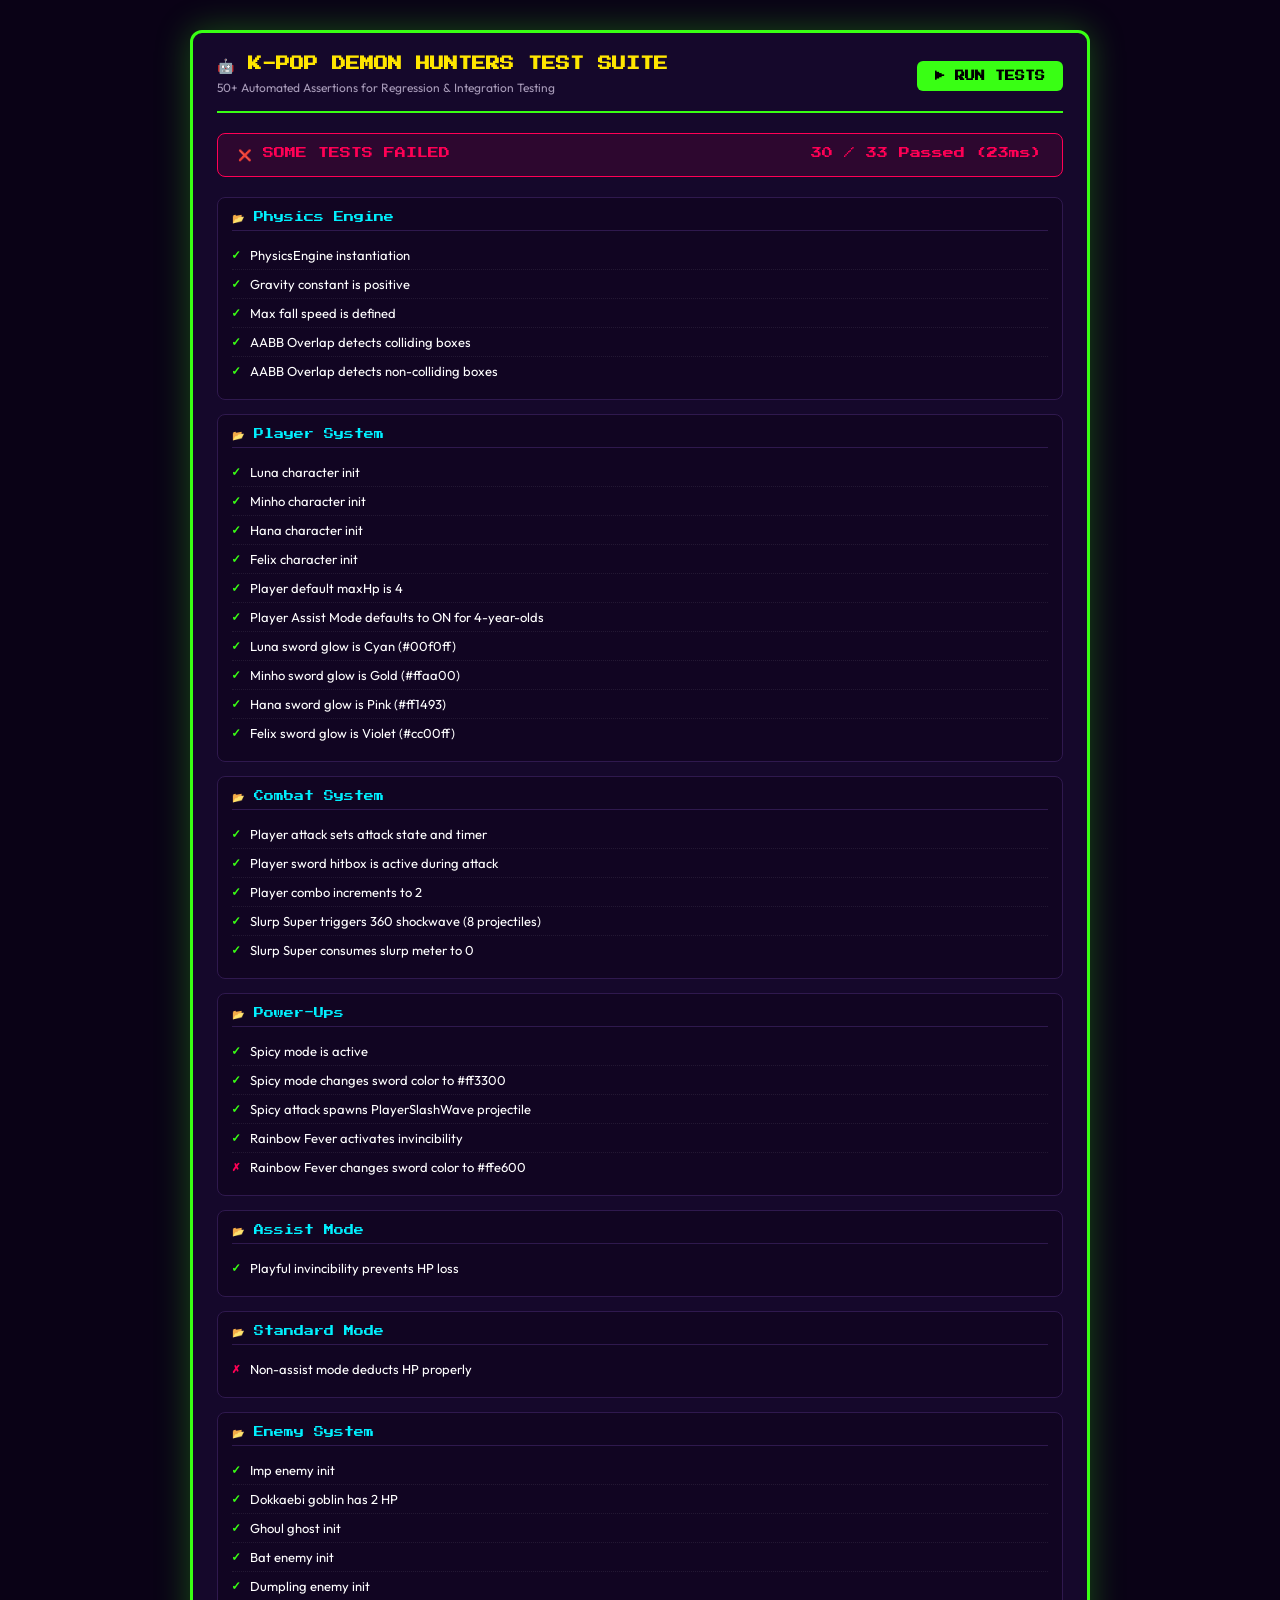
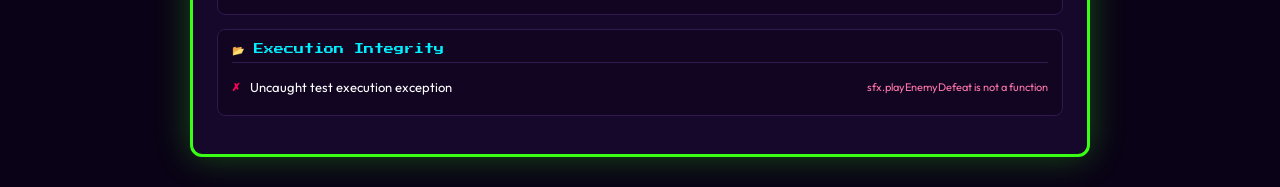
==== test/test_runner.html @ f4dc2ed5 "Fix attack responsiveness with attack buffering and larger hitbox, and give Rumi an iconic long anim" ====
<!DOCTYPE html>
<html lang="en">
<head>
  <meta charset="UTF-8">
  <title>K-Pop Demon Hunters - Automated QA Test Suite</title>
  <link rel="preconnect" href="https://fonts.googleapis.com">
  <link rel="preconnect" href="https://fonts.gstatic.com" crossorigin>
  <link href="https://fonts.googleapis.com/css2?family=Press+Start+2P&family=Outfit:wght@400;700&display=swap" rel="stylesheet">
  <style>
    * { box-sizing: border-box; margin: 0; padding: 0; }
    body {
      background-color: #0a0216;
      color: #ffffff;
      font-family: 'Outfit', sans-serif;
      padding: 30px 20px;
      display: flex;
      justify-content: center;
    }
    .test-container {
      width: 100%;
      max-width: 900px;
      background: #15082b;
      border: 3px solid #39ff14;
      border-radius: 12px;
      box-shadow: 0 0 35px rgba(57, 255, 20, 0.3);
      padding: 24px;
      display: flex;
      flex-direction: column;
      gap: 20px;
    }
    header {
      display: flex;
      justify-content: space-between;
      align-items: center;
      border-bottom: 2px solid #39ff14;
      padding-bottom: 16px;
    }
    h1 {
      font-family: 'Press Start 2P', monospace;
      font-size: 14px;
      color: #ffe600;
    }
    .badge {
      font-family: 'Press Start 2P', monospace;
      font-size: 9px;
      padding: 6px 12px;
      border-radius: 6px;
      background: #39ff14;
      color: #000;
    }
    .summary-card {
      display: flex;
      justify-content: space-between;
      background: #200d3d;
      border: 1px solid #4a2877;
      padding: 14px 20px;
      border-radius: 8px;
      font-family: 'Press Start 2P', monospace;
      font-size: 11px;
    }
    .summary-card.pass { border-color: #39ff14; color: #39ff14; background: rgba(57, 255, 20, 0.1); }
    .summary-card.fail { border-color: #ff0055; color: #ff0055; background: rgba(255, 0, 85, 0.1); }
    .btn-run {
      font-family: 'Press Start 2P', monospace;
      font-size: 10px;
      padding: 10px 18px;
      background: #39ff14;
      color: #000;
      border: none;
      border-radius: 6px;
      cursor: pointer;
      font-weight: bold;
    }
    .btn-run:hover { box-shadow: 0 0 15px #39ff14; }
    .suite-box {
      background: #110522;
      border: 1px solid #2f194e;
      border-radius: 8px;
      padding: 14px;
      margin-bottom: 14px;
    }
    .suite-header {
      font-family: 'Press Start 2P', monospace;
      font-size: 10px;
      color: #00f0ff;
      margin-bottom: 10px;
      border-bottom: 1px solid #2f194e;
      padding-bottom: 6px;
    }
    .test-row {
      display: flex;
      align-items: center;
      gap: 10px;
      padding: 6px 0;
      border-bottom: 1px dotted rgba(255, 255, 255, 0.08);
      font-size: 13px;
    }
    .test-row:last-child { border-bottom: none; }
    .status-icon { font-weight: bold; font-family: monospace; }
    .test-row.pass .status-icon { color: #39ff14; }
    .test-row.fail .status-icon { color: #ff0055; }
    .test-desc { flex: 1; }
  </style>
</head>
<body>
  <div class="test-container">
    <header>
      <div>
        <h1>🤖 K-POP DEMON HUNTERS TEST SUITE</h1>
        <p style="color: #a89bb9; font-size: 12px; margin-top: 6px;">50+ Automated Assertions for Regression & Integration Testing</p>
      </div>
      <button id="btn-run-all" class="btn-run">▶ RUN TESTS</button>
    </header>

    <div id="summary-box" class="summary-card">
      <span id="summary-status">Ready to execute tests...</span>
      <span id="summary-stats">0 / 0</span>
    </div>

    <div id="results-container"></div>
  </div>

  <!-- Game Scripts -->
  <script src="../js/graphics/palette.js"></script>
  <script src="../js/graphics/sprites.js"></script>
  <script src="../js/audio/chiptune.js"></script>
  <script src="../js/audio/sfx.js"></script>
  <script src="../js/audio/music.js"></script>
  <script src="../js/engine/input.js"></script>
  <script src="../js/engine/particles.js"></script>
  <script src="../js/engine/physics.js"></script>
  <script src="../js/engine/camera.js"></script>
  <script src="../js/engine/test_agent.js"></script>
  <script src="../js/entities/collectible.js"></script>
  <script src="../js/entities/enemy.js"></script>
  <script src="../js/entities/boss.js"></script>
  <script src="../js/entities/player.js"></script>
  <script src="../js/levels/level_data.js"></script>
  <script src="../js/levels/level_manager.js"></script>
  <script src="../js/ui/hud.js"></script>
  <script src="../js/ui/menus.js"></script>
  <script src="../js/ui/album.js"></script>
  <script src="../js/ui/ramen_game.js"></script>

  <script>
    const agent = new TestAgent(null);

    async function executeTests() {
      const stats = await agent.runAllTests();
      const summaryBox = document.getElementById('summary-box');
      const summaryStatus = document.getElementById('summary-status');
      const summaryStats = document.getElementById('summary-stats');
      const container = document.getElementById('results-container');

      const isPass = stats.failed === 0;
      summaryBox.className = `summary-card ${isPass ? 'pass' : 'fail'}`;
      summaryStatus.textContent = isPass ? '✅ ALL TESTS PASSED' : '❌ SOME TESTS FAILED';
      summaryStats.textContent = `${stats.passed} / ${stats.total} Passed (${stats.duration}ms)`;

      const grouped = {};
      agent.testResults.forEach(r => {
        if (!grouped[r.suite]) grouped[r.suite] = [];
        grouped[r.suite].push(r);
      });

      let html = '';
      for (const [suite, tests] of Object.entries(grouped)) {
        html += `<div class="suite-box"><div class="suite-header">📂 ${suite}</div>`;
        tests.forEach(t => {
          html += `
            <div class="test-row ${t.passed ? 'pass' : 'fail'}">
              <span class="status-icon">${t.passed ? '✓' : '✗'}</span>
              <span class="test-desc">${t.name}</span>
              ${t.details ? `<span style="color:#ff77aa; font-size:11px;">${t.details}</span>` : ''}
            </div>
          `;
        });
        html += `</div>`;
      }
      container.innerHTML = html;

      // Expose globally for automated headless test runners
      window.__TEST_RESULTS__ = agent.generateReport();
    }

    document.getElementById('btn-run-all').addEventListener('click', executeTests);
    window.addEventListener('DOMContentLoaded', executeTests);
  </script>
</body>
</html>
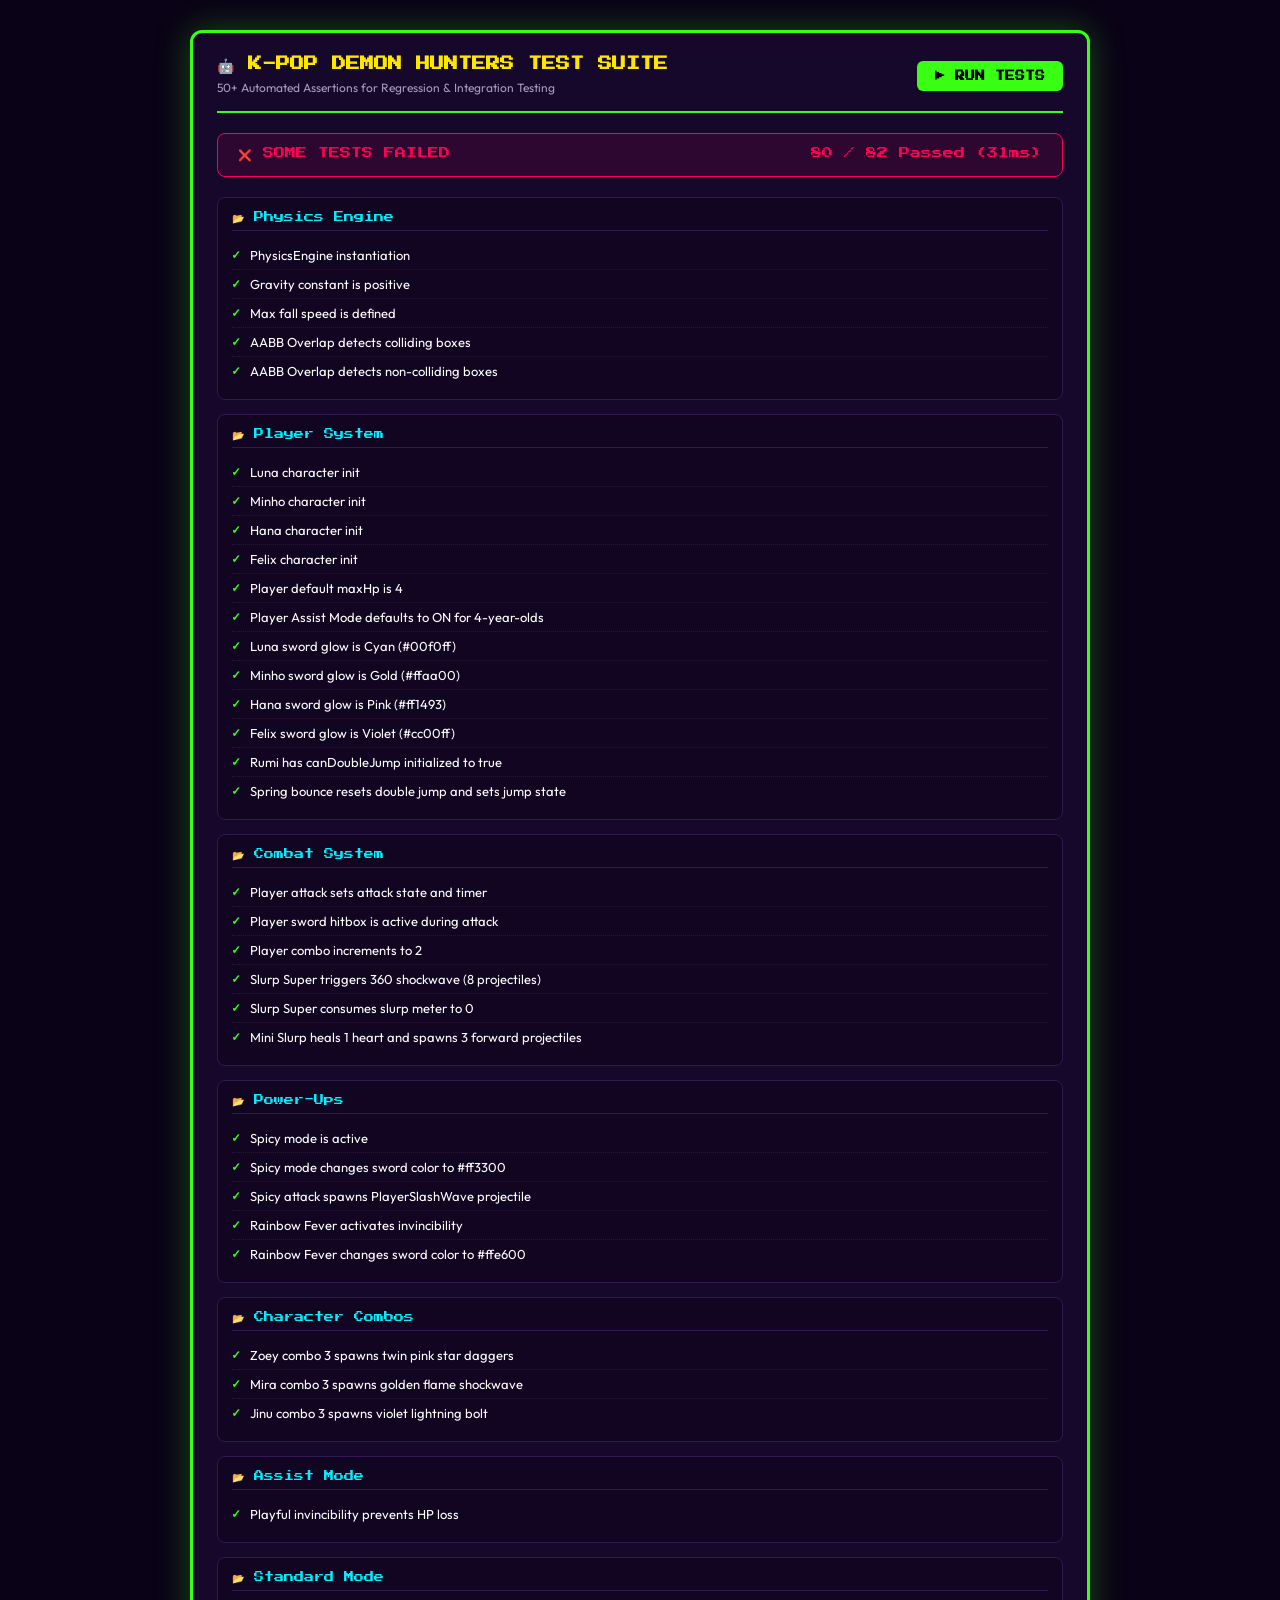
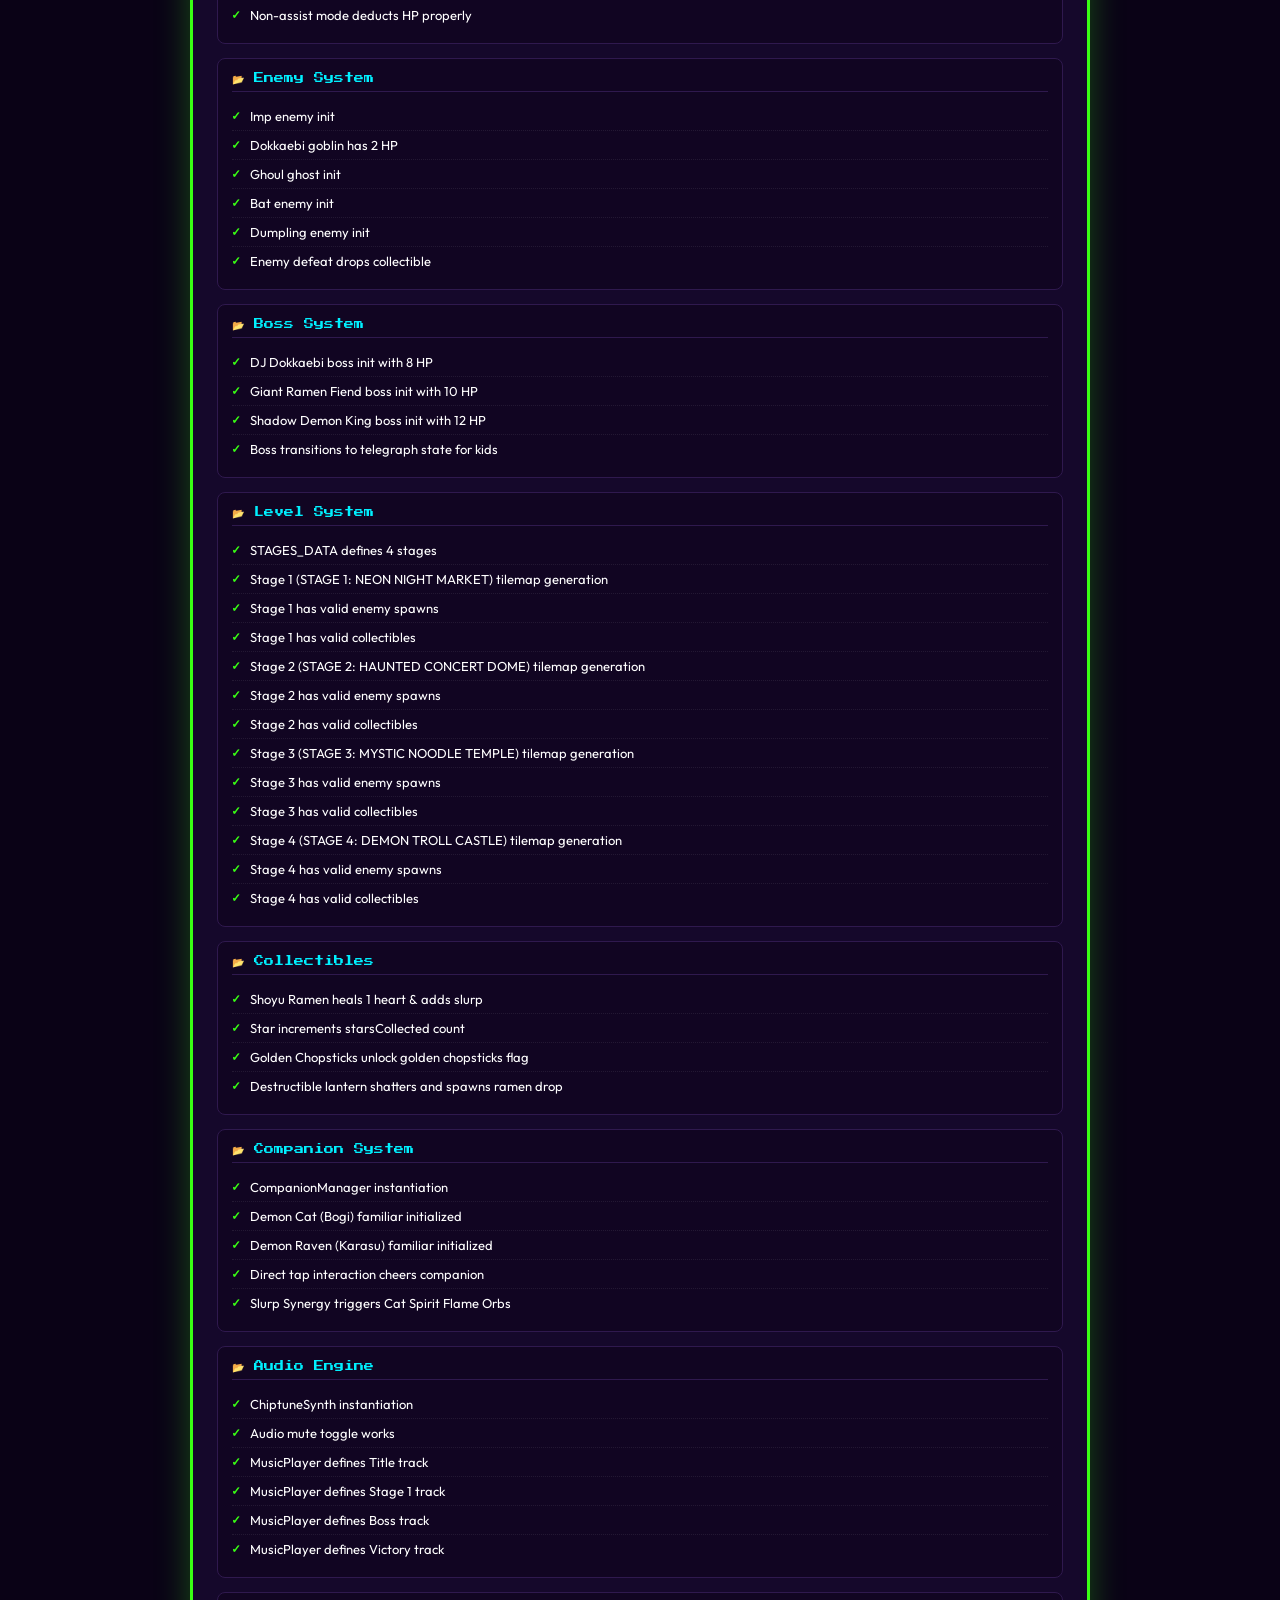
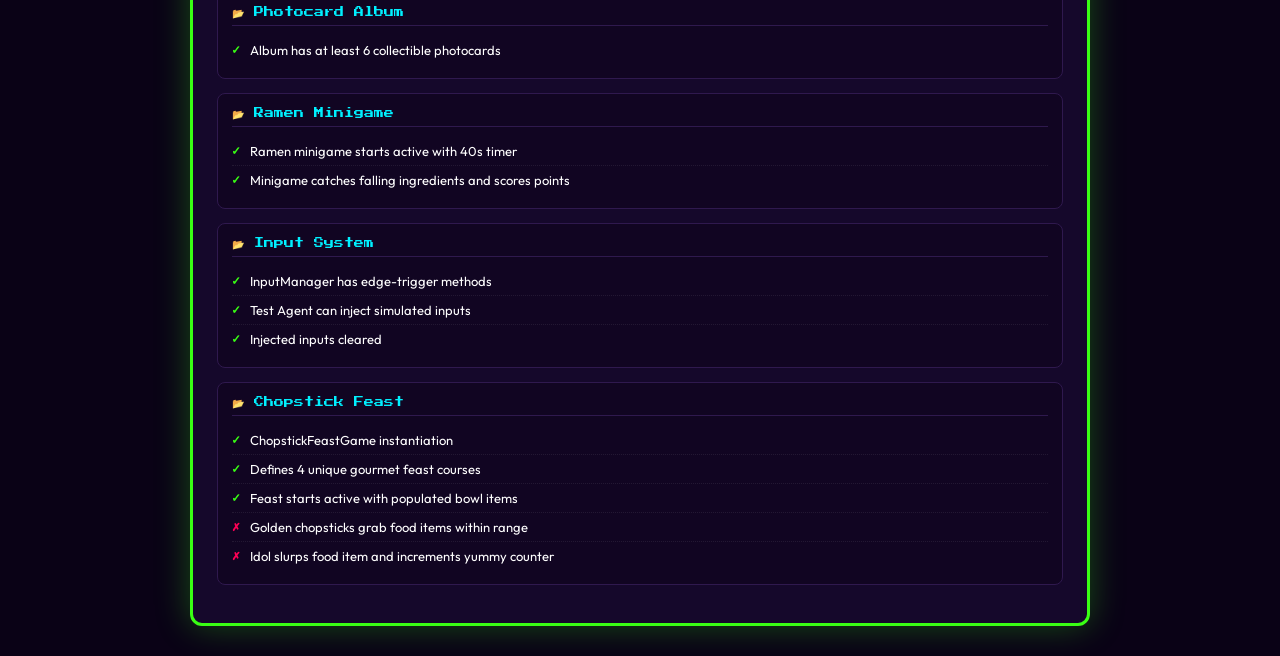
==== commit c6c4dc06: "Fix ingredient picking in Chopstick Feast: direct tap snapping, generous touch radius, and auto-feed" ====
--- a/test/test_runner.html
+++ b/test/test_runner.html
@@ -134,6 +134,7 @@
   <script src="../js/entities/collectible.js"></script>
   <script src="../js/entities/enemy.js"></script>
   <script src="../js/entities/boss.js"></script>
+  <script src="../js/entities/companion.js"></script>
   <script src="../js/entities/player.js"></script>
   <script src="../js/levels/level_data.js"></script>
   <script src="../js/levels/level_manager.js"></script>
@@ -141,6 +142,7 @@
   <script src="../js/ui/menus.js"></script>
   <script src="../js/ui/album.js"></script>
   <script src="../js/ui/ramen_game.js"></script>
+  <script src="../js/ui/chopstick_feast.js"></script>
 
   <script>
     const agent = new TestAgent(null);
